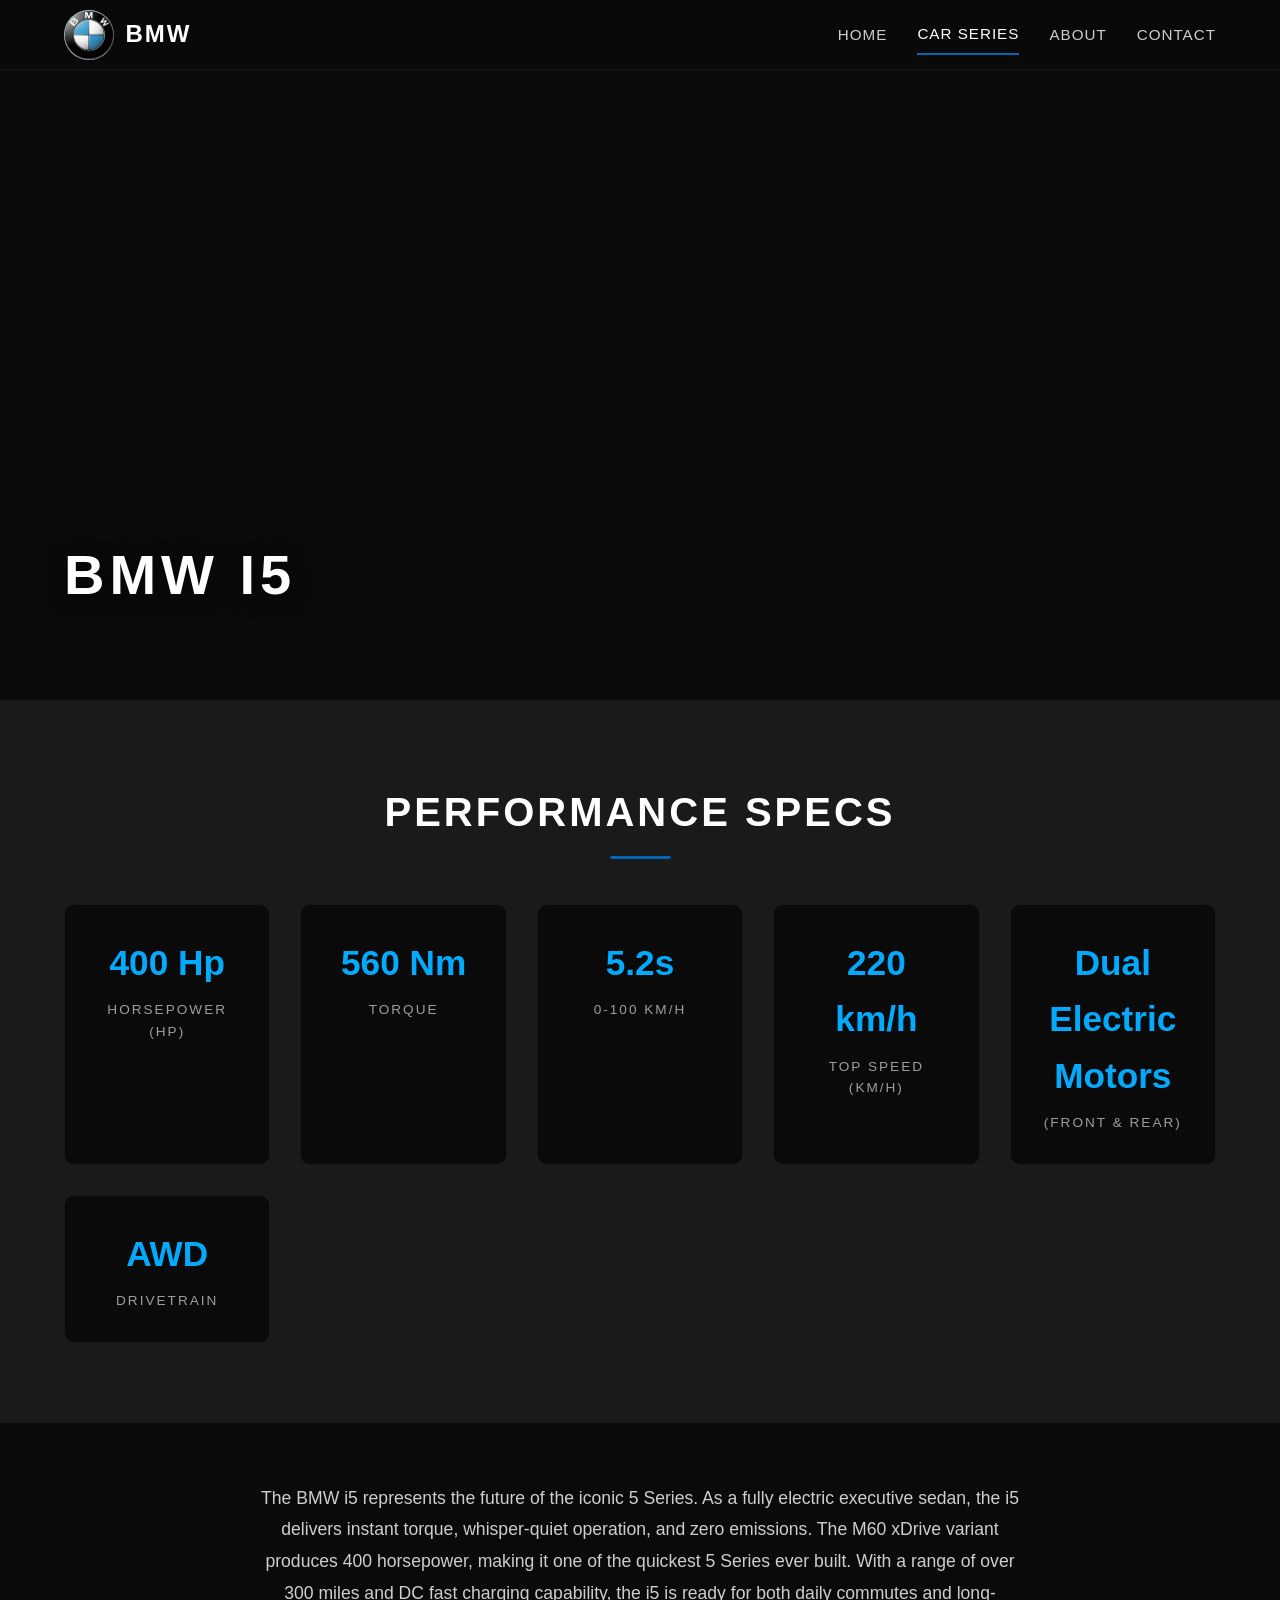
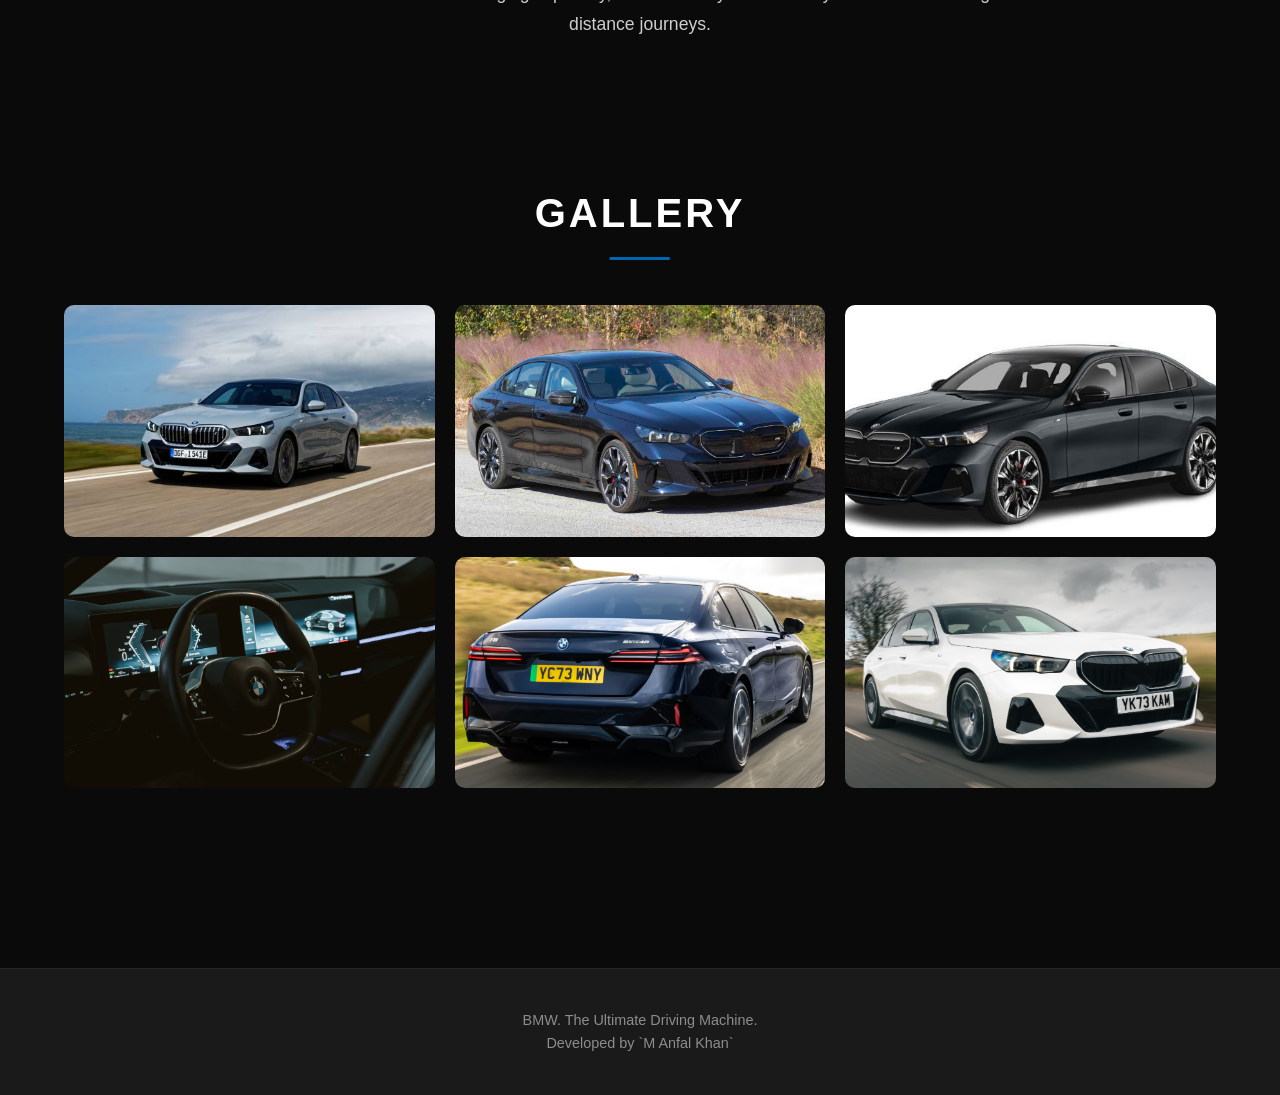
==== i5.html @ 84e1e4bb "BMW" ====
<!DOCTYPE html>
<html lang="en">
<head>
    <meta charset="UTF-8">
    <meta name="viewport" content="width=device-width, initial-scale=1.0">
    <title>BMW i5 - BMW</title>
    <link rel="stylesheet" href="css/style.css">
    <link rel="shortcut icon" href="./images/fav-bmw.png" type="image/x-icon">
</head>
<body>

    <nav class="navbar">
        <a href="index.html" class="logo">
            <img src="./images/bmw-logo.png" class="img01" alt="BMW Logo">
            <span>BMW</span>
        </a>
        <ul class="nav-links">
            <li><a href="index.html">Home</a></li>
            <li class="dropdown">
                <a href="#" class="dropdown-toggle active">Car Series</a>
                <ul class="dropdown-menu">
                    <li><a href="m2.html">BMW M2</a></li>
                    <li><a href="m3.html">BMW M3</a></li>
                    <li><a href="m4.html">BMW M4</a></li>
                    <li><a href="m5.html">BMW M5</a></li>
                    <li><a href="m8.html">BMW M8</a></li>
                    <li><a href="i5.html" class="active">BMW i5</a></li>
                    <li><a href="i7.html">BMW i7</a></li>
                    <li><a href="i8.html">BMW i8</a></li>
                </ul>
            </li>
            <li><a href="about.html">About</a></li>
            <li><a href="contact.html">Contact</a></li>
        </ul>
        <div class="hamburger">
            <span></span><span></span><span></span>
        </div>
    </nav>

    <section class="car-hero">
        <div class="car-hero-bg" style="background-image: url('./images/i54.jpg');"></div>
        <h1>BMW i5</h1>
    </section>

    <section class="specs-section">
        <h2 class="section-title">Performance Specs</h2>
        <div class="specs-grid">
            <div class="spec-card">
                <div class="spec-value">400 Hp</div>
                <div class="spec-label">Horsepower (hp)</div>
            </div>
            <div class="spec-card">
                <div class="spec-value">560 Nm</div>
                <div class="spec-label">Torque </div>
            </div>
            <div class="spec-card">
                <div class="spec-value">5.2s</div>
                <div class="spec-label">0-100 km/h</div>
            </div>
            <div class="spec-card">
                <div class="spec-value">220 km/h</div>
                <div class="spec-label">Top Speed (km/h)</div>
            </div>
            <div class="spec-card">
                <div class="spec-value">Dual Electric Motors</div>
                <div class="spec-label"> (Front & Rear)</div>
            </div>
            <div class="spec-card">
                <div class="spec-value">AWD</div>
                <div class="spec-label">Drivetrain</div>
            </div>
        </div>
    </section>

    <p class="car-description">
        The BMW i5 represents the future of the iconic 5 Series. As a fully electric executive sedan, the i5 delivers instant torque, whisper-quiet operation, and zero emissions. The M60 xDrive variant produces 400 horsepower, making it one of the quickest 5 Series ever built. With a range of over 300 miles and DC fast charging capability, the i5 is ready for both daily commutes and long-distance journeys.
    </p>

    <section class="gallery-section">
        <h2 class="section-title">Gallery</h2>
        <div class="gallery-grid">
            <div class="gallery-item"><img src="./images/i57.png" alt="BMW i5 - 1"></div>
            <div class="gallery-item"><img src="./images/i52.png" alt="BMW i5 - 2"></div>
            <div class="gallery-item"><img src=".//images/i51.png" alt="BMW i5 - 3"></div>
            <div class="gallery-item"><img src="./images/i53.jpg" alt="BMW i5 - 4"></div>
            <div class="gallery-item"><img src="./images/i58.png" alt="BMW i5 - 5"></div>
            <div class="gallery-item"><img src="./images/i56.png" alt="BMW i5 - 6"></div>
        </div>
    </section>

    <footer class="footer">
        <p> BMW. The Ultimate Driving Machine.</p>
        <p> Developed by `M Anfal Khan`  </p>

    </footer>

    <div class="lightbox">
        <button class="lightbox-close">&times;</button>
        <img class="lightbox-img" src="" alt="Full screen">
    </div>

    <script src="js/main.js"></script>
</body>
</html>
---- css/style.css ----
/* ==================== RESET & VARIABLES ==================== */
:root {
    --bmw-blue: #0066B1;
    --bmw-dark: #0a0a0a;
    --bmw-gray: #1a1a1a;
    --bmw-light: #f5f5f5;
    --bmw-white: #ffffff;
    --accent: #00aaff;
    --transition: all 0.3s ease;
}

* {
    margin: 0;
    padding: 0;
    box-sizing: border-box;
}

html {
    scroll-behavior: smooth;
}

body {
    font-family: 'Segoe UI', Tahoma, Geneva, Verdana, sans-serif;
    background-color: var(--bmw-dark);
    color: var(--bmw-white);
    line-height: 1.6;
    overflow-x: hidden;
}

a {
    text-decoration: none;
    color: inherit;
}

ul {
    list-style: none;
}

img {
    max-width: 100%;
    display: block;
}

/* ==================== NAVIGATION ==================== */
.navbar {
    position: fixed;
    top: 0;
    left: 0;
    width: 100%;
    background: rgba(10, 10, 10, 0.95);
    backdrop-filter: blur(10px);
    z-index: 1000;
    padding: 0 5%;
    height: 70px;
    display: flex;
    align-items: center;
    justify-content: space-between;
    border-bottom: 1px solid rgba(255,255,255,0.05);
}

.logo {
    display: flex;
    align-items: center;
    gap: 12px;
    font-size: 1.5rem;
    font-weight: 700;
    letter-spacing: 2px;
    color: var(--bmw-white);
}

.logo img {
    height: 50px;
    width: auto;
    border-radius: 50%;

    /* filter: brightness(0) invert(1); */
}

.nav-links {
    display: flex;
    align-items: center;
    gap: 30px;
}

.nav-links > li {
    position: relative;
}

.nav-links a {
    font-size: 0.95rem;
    font-weight: 500;
    text-transform: uppercase;
    letter-spacing: 1px;
    padding: 8px 0;
    position: relative;
    transition: var(--transition);
    color: rgba(255,255,255,0.8);
}

.nav-links a:hover,
.nav-links a.active {
    color: var(--bmw-white);
}

.nav-links a::after {
    content: '';
    position: absolute;
    bottom: 0;
    left: 0;
    width: 0;
    height: 2px;
    background: var(--bmw-blue);
    transition: var(--transition);
}

.nav-links a:hover::after,
.nav-links a.active::after {
    width: 100%;
}

/* Dropdown */
.dropdown {
    position: relative;
}

.dropdown-toggle {
    cursor: pointer;
    display: flex;
    align-items: center;
    gap: 5px;
}

.dropdown-toggle::after {
    content: '▼';
    font-size: 0.6rem;
    transition: var(--transition);
}

.dropdown:hover .dropdown-toggle::after {
    transform: rotate(180deg);
}

.dropdown-menu {
    position: absolute;
    top: 100%;
    left: 50%;
    transform: translateX(-50%) translateY(10px);
    background: rgba(20, 20, 20, 0.98);
    border: 1px solid rgba(255,255,255,0.1);
    border-radius: 8px;
    padding: 10px 0;
    min-width: 180px;
    opacity: 0;
    visibility: hidden;
    transition: var(--transition);
    box-shadow: 0 10px 30px rgba(0,0,0,0.5);
}

.dropdown:hover .dropdown-menu {
    opacity: 1;
    visibility: visible;
    transform: translateX(-50%) translateY(0);
}

.dropdown-menu li a {
    display: block;
    padding: 10px 25px;
    font-size: 0.85rem;
    text-transform: uppercase;
    letter-spacing: 1px;
    border-bottom: 1px solid rgba(255,255,255,0.03);
    transition: var(--transition);
}

.dropdown-menu li a:hover {
    background: rgba(0, 102, 177, 0.2);
    color: var(--accent);
    padding-left: 30px;
}

.dropdown-menu li:last-child a {
    border-bottom: none;
}

/* Mobile Menu */
.hamburger {
    display: none;
    flex-direction: column;
    gap: 5px;
    cursor: pointer;
    z-index: 1001;
}

.hamburger span {
    width: 28px;
    height: 2px;
    background: var(--bmw-white);
    transition: var(--transition);
}

/* ==================== HERO SECTION ==================== */
.hero {
    height: 100vh;
    position: relative;
    display: flex;
    align-items: center;
    justify-content: center;
    text-align: center;
    overflow: hidden;
}

.hero-bg {
    position: absolute;
    top: 0;
    left: 0;
    width: 100%;
    height: 100%;
    background-size: cover;
    background-position: center;
    filter: brightness(0.4);
    z-index: -2;
}

.hero-overlay {
    position: absolute;
    top: 0;
    left: 0;
    width: 100%;
    height: 100%;
    background: linear-gradient(to bottom, rgba(0,0,0,0.3) 0%, rgba(0,0,0,0.8) 100%);
    z-index: -1;
}

.hero-content {
    z-index: 1;
    max-width: 900px;
    padding: 0 20px;
    animation: fadeInUp 1s ease;
}

.hero-content h1 {
    font-size: 4rem;
    font-weight: 800;
    letter-spacing: 5px;
    margin-bottom: 20px;
    text-transform: uppercase;
    background: linear-gradient(135deg, #fff 0%, #888 100%);
    -webkit-background-clip: text;
    -webkit-text-fill-color: transparent;
}

.hero-content p {
    font-size: 1.2rem;
    color: rgba(255,255,255,0.8);
    margin-bottom: 40px;
    line-height: 1.8;
}

.btn {
    display: inline-block;
    padding: 14px 40px;
    background: var(--bmw-blue);
    color: var(--bmw-white);
    font-weight: 600;
    text-transform: uppercase;
    letter-spacing: 2px;
    border-radius: 4px;
    transition: var(--transition);
    border: 2px solid var(--bmw-blue);
}

.btn:hover {
    background: transparent;
    color: var(--bmw-white);
    transform: translateY(-2px);
    box-shadow: 0 10px 30px rgba(0, 102, 177, 0.3);
}

.btn-outline {
    background: transparent;
    border: 2px solid var(--bmw-white);
    margin-left: 15px;
}

.btn-outline:hover {
    background: var(--bmw-white);
    color: var(--bmw-dark);
}

/* ==================== SECTIONS ==================== */
.section {
    padding: 100px 5%;
    max-width: 1400px;
    margin: 0 auto;
}

.section-title {
    font-size: 2.5rem;
    text-align: center;
    margin-bottom: 60px;
    text-transform: uppercase;
    letter-spacing: 3px;
    position: relative;
    display: inline-block;
    left: 50%;
    transform: translateX(-50%);
}

.section-title::after {
    content: '';
    position: absolute;
    bottom: -15px;
    left: 50%;
    transform: translateX(-50%);
    width: 60px;
    height: 3px;
    background: var(--bmw-blue);
}

/* Info Cards */
.info-grid {
    display: grid;
    grid-template-columns: repeat(auto-fit, minmax(300px, 1fr));
    gap: 40px;
    margin-top: 60px;
}

.info-card {
    background: var(--bmw-gray);
    padding: 40px;
    border-radius: 12px;
    border: 1px solid rgba(255,255,255,0.05);
    transition: var(--transition);
    text-align: center;
}

.info-card:hover {
    transform: translateY(-10px);
    border-color: var(--bmw-blue);
    box-shadow: 0 20px 40px rgba(0,0,0,0.3);
}

.info-card h3 {
    font-size: 1.3rem;
    margin-bottom: 15px;
    color: var(--accent);
    text-transform: uppercase;
    letter-spacing: 2px;
}

.info-card p {
    color: rgba(255,255,255,0.7);
    font-size: 0.95rem;
}

/* ==================== CAR PAGES ==================== */
.car-hero {
    height: 70vh;
    position: relative;
    display: flex;
    align-items: flex-end;
    padding: 0 5% 80px;
    margin-top: 70px;
}

.car-hero-bg {
    position: absolute;
    top: 0;
    left: 0;
    width: 100%;
    height: 100%;
    background-size: cover;
    background-position: center;
    filter: brightness(0.5);
    z-index: -1;
}

.car-hero h1 {
    font-size: 3.5rem;
    text-transform: uppercase;
    letter-spacing: 5px;
    z-index: 1;
    text-shadow: 0 4px 20px rgba(0,0,0,0.5);
}

/* Specs */
.specs-section {
    background: var(--bmw-gray);
    padding: 80px 5%;
}

.specs-grid {
    display: grid;
    grid-template-columns: repeat(auto-fit, minmax(200px, 1fr));
    gap: 30px;
    max-width: 1200px;
    margin: 0 auto;
}

.spec-card {
    background: var(--bmw-dark);
    padding: 30px;
    border-radius: 10px;
    text-align: center;
    border: 1px solid rgba(255,255,255,0.05);
    transition: var(--transition);
}

.spec-card:hover {
    border-color: var(--bmw-blue);
    transform: scale(1.05);
}

.spec-value {
    font-size: 2.2rem;
    font-weight: 800;
    color: var(--accent);
    margin-bottom: 8px;
}

.spec-label {
    font-size: 0.85rem;
    text-transform: uppercase;
    letter-spacing: 2px;
    color: rgba(255,255,255,0.6);
}

.car-description {
    max-width: 900px;
    margin: 60px auto;
    padding: 0 5%;
    font-size: 1.1rem;
    color: rgba(255,255,255,0.8);
    line-height: 1.8;
    text-align: center;
}

/* ==================== GALLERY ==================== */
.gallery-section {
    padding: 80px 5%;
    max-width: 1400px;
    margin: 0 auto;
}

.gallery-grid {
    display: grid;
    grid-template-columns: repeat(3, 1fr);
    gap: 20px;
}

.gallery-item {
    position: relative;
    overflow: hidden;
    border-radius: 10px;
    cursor: pointer;
    aspect-ratio: 16/10;
    background: var(--bmw-gray);
}

.gallery-item img {
    width: 100%;
    height: 100%;
    object-fit: cover;
    transition: var(--transition);
}

.gallery-item:hover img {
    transform: scale(1.1);
}

.gallery-item::after {
    content: '🔍';
    position: absolute;
    top: 50%;
    left: 50%;
    transform: translate(-50%, -50%) scale(0);
    font-size: 2rem;
    opacity: 0;
    transition: var(--transition);
}

.gallery-item:hover::after {
    transform: translate(-50%, -50%) scale(1);
    opacity: 1;
}

/* ==================== LIGHTBOX ==================== */
.lightbox {
    position: fixed;
    top: 0;
    left: 0;
    width: 100%;
    height: 100%;
    background: rgba(0, 0, 0, 0.95);
    z-index: 2000;
    display: flex;
    align-items: center;
    justify-content: center;
    opacity: 0;
    visibility: hidden;
    transition: var(--transition);
}

.lightbox.active {
    opacity: 1;
    visibility: visible;
}

.lightbox-img {
    max-width: 90%;
    max-height: 85vh;
    object-fit: contain;
    border-radius: 8px;
    transform: scale(0.9);
    transition: var(--transition);
}

.lightbox.active .lightbox-img {
    transform: scale(1);
}

.lightbox-close {
    position: absolute;
    top: 30px;
    right: 40px;
    font-size: 3rem;
    color: var(--bmw-white);
    cursor: pointer;
    background: none;
    border: none;
    width: 50px;
    height: 50px;
    display: flex;
    align-items: center;
    justify-content: center;
    border-radius: 50%;
    transition: var(--transition);
    z-index: 2001;
}

.lightbox-close:hover {
    background: rgba(255,255,255,0.1);
    transform: rotate(90deg);
}

/* ==================== ABOUT PAGE ==================== */
.about-hero {
    height: 50vh;
    display: flex;
    align-items: center;
    justify-content: center;
    text-align: center;
    margin-top: 70px;
    background: linear-gradient(135deg, var(--bmw-dark) 0%, var(--bmw-gray) 100%);
}

.about-content {
    max-width: 1000px;
    margin: 80px auto;
    padding: 0 5%;
    font-size: 1.1rem;
    color: rgba(255,255,255,0.85);
    line-height: 1.9;
}

.about-content p {
    margin-bottom: 25px;
}

.timeline {
    margin: 60px 0;
    padding-left: 30px;
    border-left: 3px solid var(--bmw-blue);
}

.timeline-item {
    margin-bottom: 40px;
    position: relative;
}

.timeline-item::before {
    content: '';
    position: absolute;
    left: -38px;
    top: 5px;
    width: 12px;
    height: 12px;
    background: var(--bmw-blue);
    border-radius: 50%;
    border: 3px solid var(--bmw-dark);
}

.timeline-year {
    font-size: 1.3rem;
    font-weight: 700;
    color: var(--accent);
    margin-bottom: 8px;
}

/* ==================== CONTACT PAGE ==================== */
.contact-hero {
    height: 40vh;
    display: flex;
    align-items: center;
    justify-content: center;
    margin-top: 70px;
    background: linear-gradient(135deg, var(--bmw-gray) 0%, var(--bmw-dark) 100%);
}

.contact-container {
    display: grid;
    grid-template-columns: 1fr 1fr;
    gap: 60px;
    max-width: 1200px;
    margin: 80px auto;
    padding: 0 5%;
}

.contact-form {
    background: var(--bmw-gray);
    padding: 50px;
    border-radius: 12px;
    border: 1px solid rgba(255,255,255,0.05);
}

.form-group {
    margin-bottom: 25px;
}

.form-group label {
    display: block;
    margin-bottom: 8px;
    font-size: 0.9rem;
    text-transform: uppercase;
    letter-spacing: 1px;
    color: rgba(255,255,255,0.7);
}

.form-group input,
.form-group textarea {
    width: 100%;
    padding: 14px;
    background: var(--bmw-dark);
    border: 1px solid rgba(255,255,255,0.1);
    border-radius: 6px;
    color: var(--bmw-white);
    font-size: 1rem;
    transition: var(--transition);
}

.form-group input:focus,
.form-group textarea:focus {
    outline: none;
    border-color: var(--bmw-blue);
}

.form-group textarea {
    min-height: 150px;
    resize: vertical;
}

.contact-info h3 {
    font-size: 1.5rem;
    margin-bottom: 30px;
    text-transform: uppercase;
    letter-spacing: 2px;
}

.contact-info p {
    margin-bottom: 20px;
    color: rgba(255,255,255,0.8);
    display: flex;
    align-items: center;
    gap: 15px;
}

.contact-info .icon {
    width: 40px;
    height: 40px;
    background: var(--bmw-blue);
    border-radius: 50%;
    display: flex;
    align-items: center;
    justify-content: center;
    font-size: 1.2rem;
}

/* ==================== FOOTER ==================== */
.footer {
    background: var(--bmw-gray);
    padding: 40px 5%;
    text-align: center;
    border-top: 1px solid rgba(255,255,255,0.05);
    margin-top: 100px;
}

.footer p {
    color: rgba(255,255,255,0.5);
    font-size: 0.9rem;
}

/* ==================== ANIMATIONS ==================== */
@keyframes fadeInUp {
    from {
        opacity: 0;
        transform: translateY(30px);
    }
    to {
        opacity: 1;
        transform: translateY(0);
    }
}

/* ==================== RESPONSIVE ==================== */
@media (max-width: 768px) {
    .hamburger {
        display: flex;
    }

    .nav-links {
        position: fixed;
        top: 70px;
        left: 0;
        width: 100%;
        height: calc(100vh - 70px);
        background: rgba(10, 10, 10, 0.98);
        flex-direction: column;
        align-items: center;
        justify-content: flex-start;
        padding-top: 50px;
        gap: 25px;
        transform: translateX(100%);
        transition: var(--transition);
    }

    .nav-links.active {
        transform: translateX(0);
    }

    .dropdown-menu {
        position: static;
        transform: none;
        opacity: 1;
        visibility: visible;
        display: none;
        background: transparent;
        border: none;
        box-shadow: none;
        text-align: center;
    }

    .dropdown.active .dropdown-menu {
        display: block;
    }

    .hero-content h1 {
        font-size: 2.5rem;
    }

    .gallery-grid {
        grid-template-columns: repeat(2, 1fr);
    }

    .contact-container {
        grid-template-columns: 1fr;
    }

    .car-hero h1 {
        font-size: 2.5rem;
    }

    .btn-outline {
        margin-left: 0;
        margin-top: 15px;
    }
}

@media (max-width: 480px) {
    .gallery-grid {
        grid-template-columns: 1fr;
    }

    .hero-content h1 {
        font-size: 2rem;
    }
}

.img01{
    height: fit-content;
}
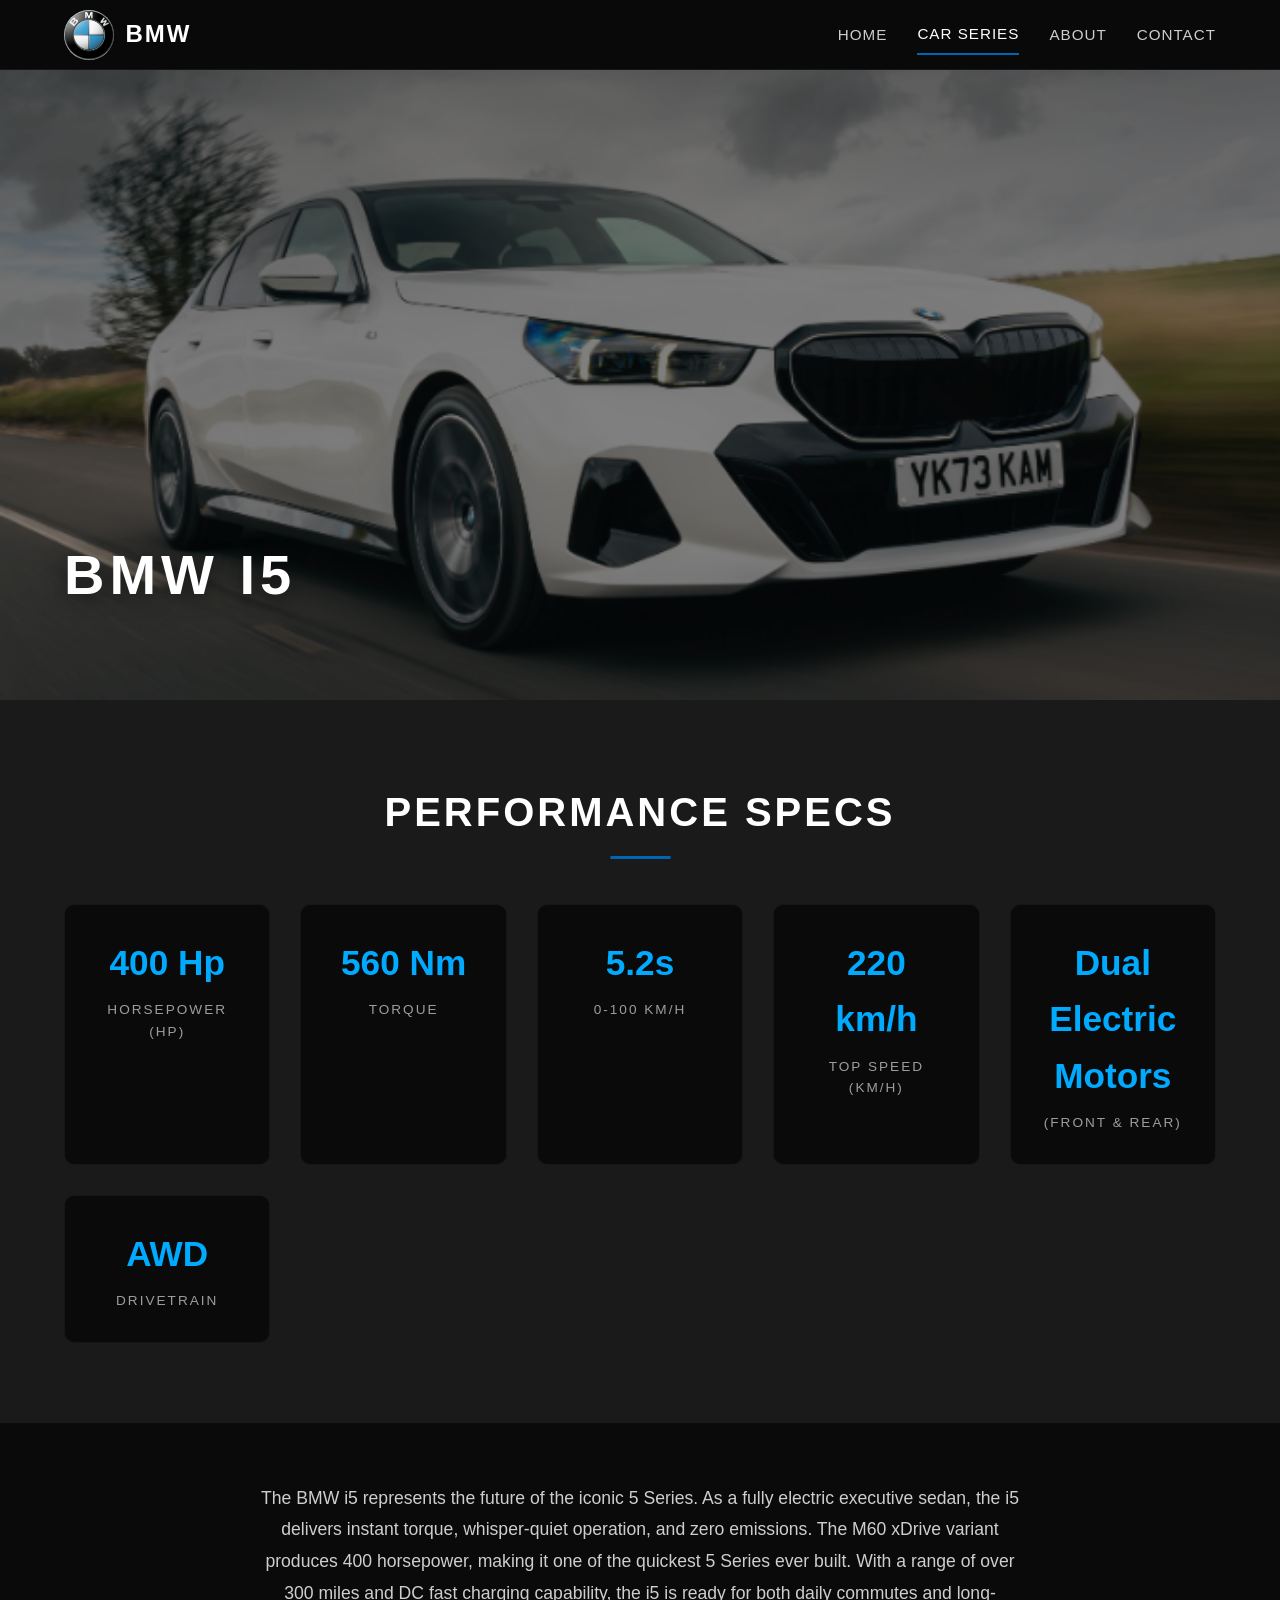
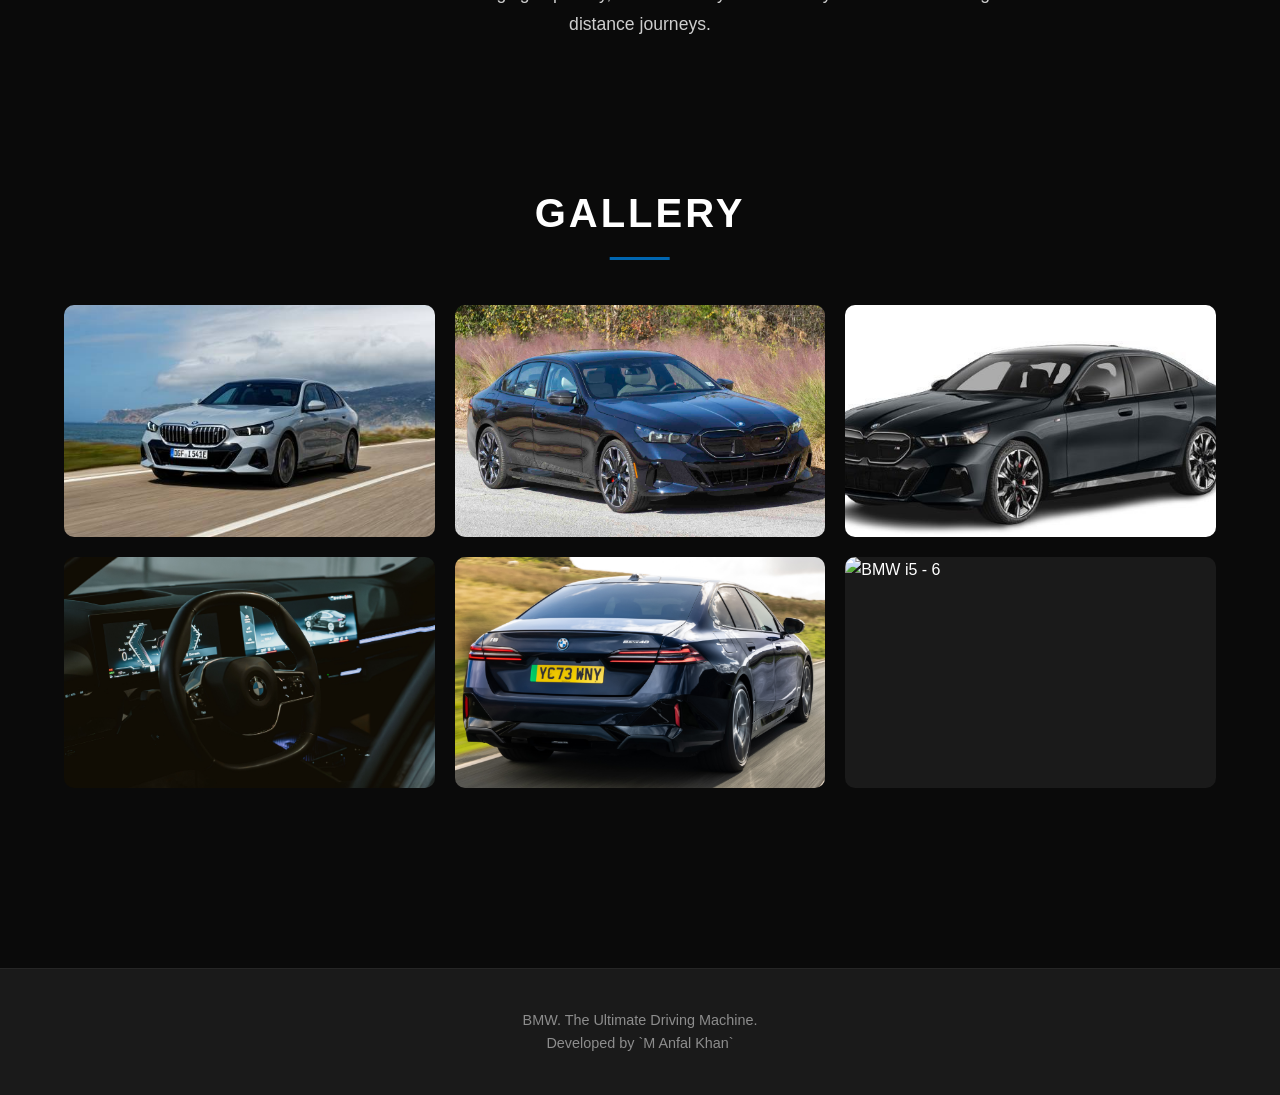
==== commit 910b6730: "Done" ====
--- a/i5.html
+++ b/i5.html
@@ -38,7 +38,7 @@
     </nav>
 
     <section class="car-hero">
-        <div class="car-hero-bg" style="background-image: url('./images/i54.jpg');"></div>
+        <div class="car-hero-bg" style="background-image: url('./images/i56.png');"></div>
         <h1>BMW i5</h1>
     </section>
 
@@ -84,7 +84,7 @@
             <div class="gallery-item"><img src=".//images/i51.png" alt="BMW i5 - 3"></div>
             <div class="gallery-item"><img src="./images/i53.jpg" alt="BMW i5 - 4"></div>
             <div class="gallery-item"><img src="./images/i58.png" alt="BMW i5 - 5"></div>
-            <div class="gallery-item"><img src="./images/i56.png" alt="BMW i5 - 6"></div>
+            <div class="gallery-item"><img src="./images/i54.jpg" alt="BMW i5 - 6"></div>
         </div>
     </section>
 
